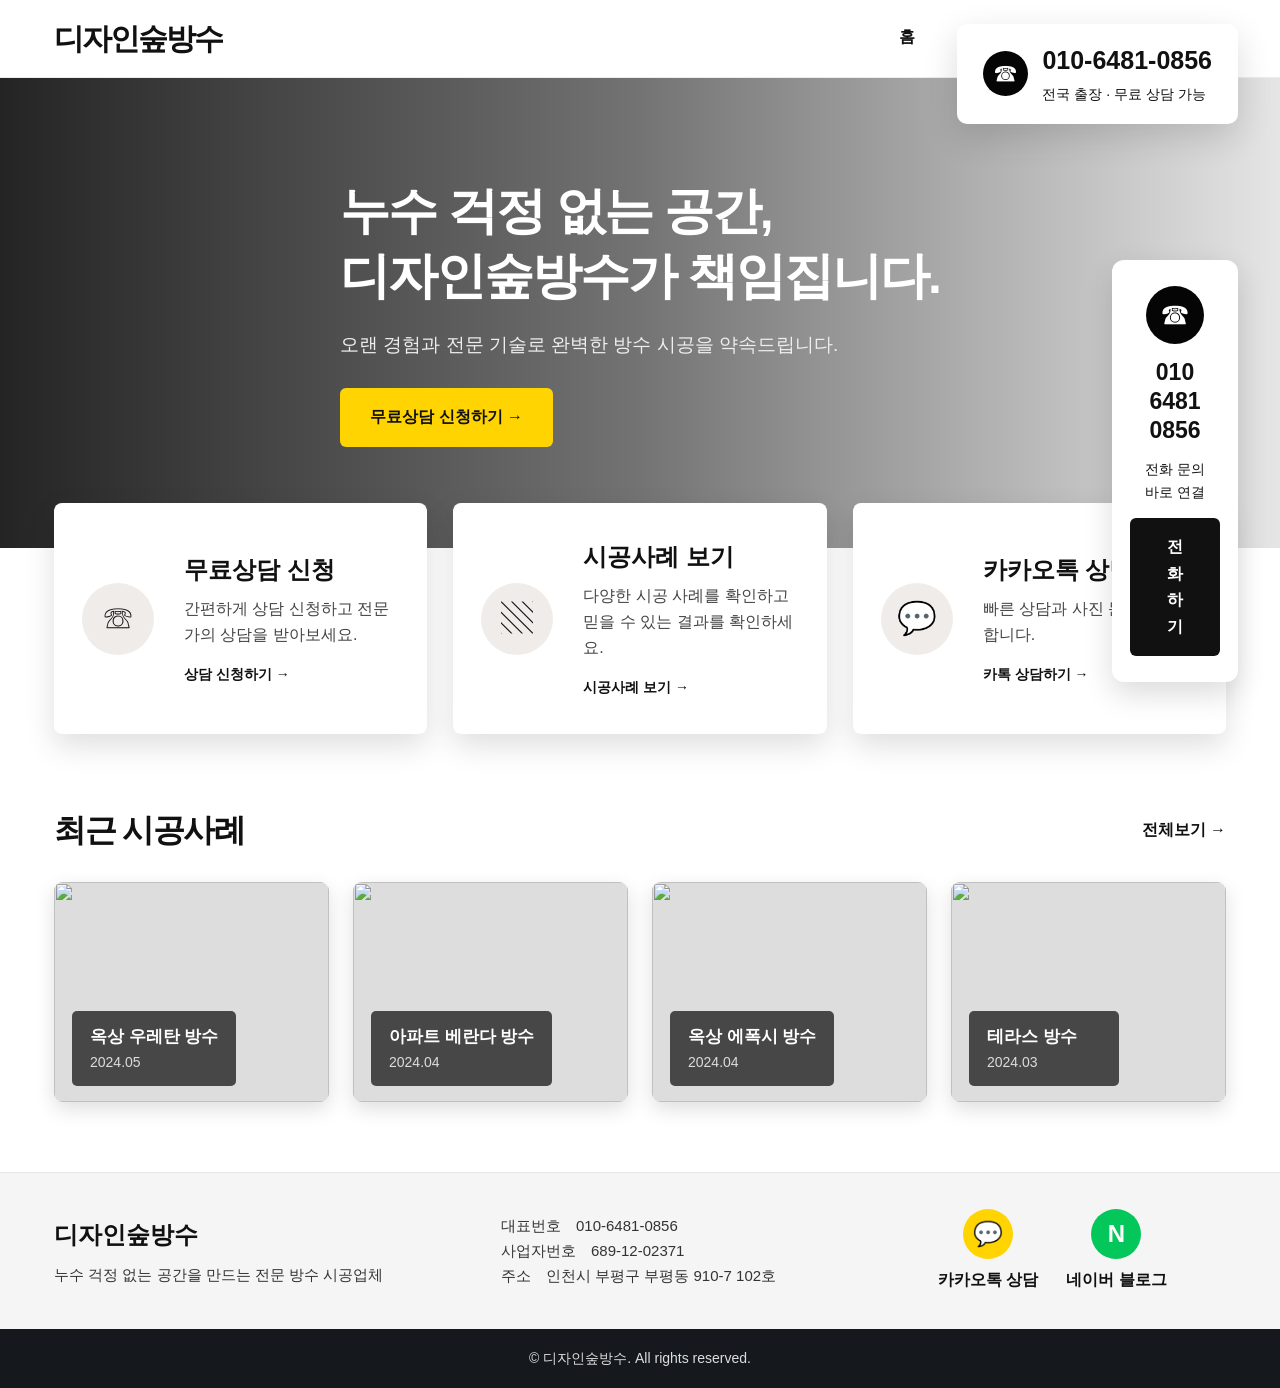
==== index.html @ 8b5aef2d "Add files via upload" ====
<!DOCTYPE html><html lang="ko"><head><meta charset="UTF-8"><meta name="viewport" content="width=device-width, initial-scale=1.0"><title>디자인숲방수 | 전국 출장 방수 전문</title><meta name="description" content="디자인숲방수, 전국 출장 가능. 옥상방수, 외벽방수, 누수진단 전문."><link rel="stylesheet" href="style.css"></head><body>
<div class="header"><div class="container">
<a class="logo" href="index.html">디자인숲방수</a>
<nav class="nav"><a href="index.html">홈</a><a href="consult.html">무료상담</a><a href="cases.html">시공사례</a><a href="admin.html">관리자</a></nav>
</div></div>
<div class="top-phone"><div class="icon">☎</div><div><strong>010-6481-0856</strong><span>전국 출장 · 무료 상담 가능</span></div></div>
<div class="float-phone"><div class="icon">☎</div><strong>010<br>6481<br>0856</strong><p>전화 문의<br>바로 연결</p><a class="btn dark" href="tel:01064810856">전화하기</a></div>

<section class="hero"><div class="container"><h1>누수 걱정 없는 공간,<br>디자인숲방수가 책임집니다.</h1><p>오랜 경험과 전문 기술로 완벽한 방수 시공을 약속드립니다.</p><a class="btn yellow" href="consult.html">무료상담 신청하기 →</a></div></section>
<section class="quick"><div class="container quick-grid">
<a class="quick-card" href="consult.html"><div class="round-icon">☏</div><div><h3>무료상담 신청</h3><p>간편하게 상담 신청하고 전문가의 상담을 받아보세요.</p><b>상담 신청하기 →</b></div></a>
<a class="quick-card" href="cases.html"><div class="round-icon">▧</div><div><h3>시공사례 보기</h3><p>다양한 시공 사례를 확인하고 믿을 수 있는 결과를 확인하세요.</p><b>시공사례 보기 →</b></div></a>
<a class="quick-card" href="https://open.kakao.com/o/s9nDKwwi" target="_blank"><div class="round-icon">💬</div><div><h3>카카오톡 상담</h3><p>빠른 상담과 사진 문의가 가능합니다.</p><b>카톡 상담하기 →</b></div></a>
</div></section>
<section class="section"><div class="container"><div class="section-head"><h2>최근 시공사례</h2><a href="cases.html"><b>전체보기 →</b></a></div><div id="homeCases" class="case-grid"></div></div></section>
<footer class="footer"><div class="container footer-grid">
<div><h3>디자인숲방수</h3><p>누수 걱정 없는 공간을 만드는 전문 방수 시공업체</p></div>
<div><p>대표번호　010-6481-0856</p><p>사업자번호　689-12-02371</p><p>주소　인천시 부평구 부평동 910-7 102호</p></div>
<div class="sns"><a href="https://open.kakao.com/o/s9nDKwwi" target="_blank"><span class="circle kakao">💬</span>카카오톡 상담</a><a href="https://blog.naver.com/" target="_blank"><span class="circle naver">N</span>네이버 블로그</a></div>
</div></footer><div class="copy">© 디자인숲방수. All rights reserved.</div>
<script src="cases-data.js"></script><script>renderHomeCases();</script></body></html>
---- style.css ----
*{box-sizing:border-box;margin:0;padding:0}
:root{--dark:#15191d;--green:#0b8f62;--yellow:#ffd400;--line:#ececec}
body{font-family:'Pretendard','Noto Sans KR',Arial,sans-serif;color:#111;background:#fff;line-height:1.65}
a{text-decoration:none;color:inherit}
.container{max-width:1220px;margin:0 auto;padding:0 24px}
.header{height:78px;background:#fff;border-bottom:1px solid var(--line);position:sticky;top:0;z-index:50}
.header .container{height:100%;display:flex;align-items:center;justify-content:space-between}
.logo{font-size:30px;font-weight:900;letter-spacing:-2px}
.nav{display:flex;gap:45px;font-weight:800}
.nav a{padding:25px 0;border-bottom:3px solid transparent}
.nav a:hover{border-color:#111}
.hero{height:470px;background:linear-gradient(90deg,rgba(0,0,0,.86),rgba(0,0,0,.55),rgba(0,0,0,.1)),url('https://images.unsplash.com/photo-1503387762-592deb58ef4e?auto=format&fit=crop&w=1800&q=85') center/cover;color:#fff;display:flex;align-items:center}
.hero h1{font-size:50px;line-height:1.3;letter-spacing:-2px;margin-bottom:20px}
.hero p{font-size:19px;margin-bottom:28px;color:#eee}
.btn{display:inline-flex;align-items:center;gap:10px;padding:16px 30px;border-radius:6px;font-weight:900;transition:.25s;border:0;cursor:pointer}
.btn:hover{transform:translateY(-5px);box-shadow:0 12px 25px rgba(0,0,0,.18)}
.btn.dark{background:#111;color:#fff}.btn.yellow{background:var(--yellow);color:#111}.btn.white{background:#fff;color:#111}
.top-phone{position:fixed;right:42px;top:24px;z-index:80;background:#fff;border-radius:10px;padding:16px 26px;display:flex;gap:14px;align-items:center;box-shadow:0 12px 35px rgba(0,0,0,.14)}
.top-phone .icon,.float-phone .icon{background:#050505;color:#fff;display:grid;place-items:center;border-radius:50%}
.top-phone .icon{width:45px;height:45px;font-size:25px}.top-phone strong{font-size:25px;display:block}.top-phone span{font-size:14px}
.float-phone{position:fixed;right:42px;top:260px;z-index:70;background:#fff;border-radius:12px;padding:26px 18px;width:126px;text-align:center;box-shadow:0 12px 30px rgba(0,0,0,.14)}
.float-phone .icon{width:58px;height:58px;font-size:30px;margin:0 auto 14px}.float-phone strong{font-size:23px;line-height:1.25;display:block}.float-phone p{font-size:14px;margin:14px 0}
.quick{margin-top:-45px;position:relative;z-index:5}
.quick-grid{display:grid;grid-template-columns:repeat(3,1fr);gap:26px}
.quick-card{background:#fff;border-radius:8px;padding:34px 28px;box-shadow:0 12px 30px rgba(0,0,0,.13);display:grid;grid-template-columns:82px 1fr;gap:20px;align-items:center;transition:.25s}
.quick-card:hover,.case-card:hover{transform:translateY(-8px);box-shadow:0 20px 42px rgba(0,0,0,.16)}
.round-icon{width:72px;height:72px;border-radius:50%;background:#f0ece9;display:grid;place-items:center;font-size:32px}
.quick-card h3{font-size:24px;margin-bottom:6px}.quick-card p{color:#444;margin-bottom:12px}.quick-card b{font-size:14px}
.section{padding:70px 0}.section-head{display:flex;align-items:center;justify-content:space-between;margin-bottom:25px}.section-head h2{font-size:32px;letter-spacing:-1.5px}
.case-grid{display:grid;grid-template-columns:repeat(4,1fr);gap:24px}
.case-card{height:220px;border-radius:9px;overflow:hidden;position:relative;background:#ddd;box-shadow:0 7px 20px rgba(0,0,0,.13);transition:.25s}
.case-card img{width:100%;height:100%;object-fit:cover}
.case-info{position:absolute;left:18px;bottom:16px;background:rgba(0,0,0,.68);color:#fff;padding:12px 18px;border-radius:5px;min-width:150px}
.case-info h3{font-size:17px}.case-info p{font-size:14px;color:#ddd}
.sub-hero{background:#15191d;color:#fff;padding:80px 0}.sub-hero h1{font-size:42px;letter-spacing:-2px}.sub-hero p{color:#ddd;margin-top:8px}
.form-wrap{max-width:760px;margin:55px auto;background:#fff;border:1px solid #eee;border-radius:12px;padding:34px;box-shadow:0 12px 30px rgba(0,0,0,.08)}
label{display:block;font-weight:900;margin-bottom:16px}input,textarea,select{width:100%;margin-top:7px;padding:14px;border:1px solid #ddd;border-radius:6px;font:inherit}textarea{height:145px;resize:vertical}
.two{display:grid;grid-template-columns:1fr 1fr;gap:14px}.notice{background:#fff9e0;border:1px solid #ead37a;border-radius:8px;padding:14px;margin-bottom:18px;color:#4d3b00}
.admin-panel{max-width:1100px;margin:45px auto;display:none}.admin-grid{display:grid;grid-template-columns:1fr 1fr;gap:28px}.list-item{border:1px solid #eee;border-radius:8px;padding:18px;margin-bottom:12px}.list-item img{max-width:220px;border-radius:6px;margin-top:10px}.delete{background:#eee;border:0;padding:9px 14px;border-radius:6px;margin-top:10px;cursor:pointer}
.footer{background:#f5f5f5;padding:36px 0;border-top:1px solid #e7e7e7}.footer-grid{display:grid;grid-template-columns:1.2fr 1fr 1fr;gap:30px;align-items:center}.footer h3{font-size:24px;margin-bottom:8px}.footer p{color:#333;font-size:15px}
.sns{display:flex;justify-content:center;gap:28px;text-align:center}.sns a{font-weight:800}.circle{width:50px;height:50px;border-radius:50%;display:grid;place-items:center;margin:0 auto 8px;font-weight:900;font-size:24px}.circle.kakao{background:var(--yellow)}.circle.naver{background:#03c75a;color:#fff}
.copy{background:#15191d;color:#ddd;text-align:center;padding:18px;font-size:14px}
@media(max-width:1000px){.top-phone{display:none}.float-phone{right:12px;top:auto;bottom:12px;width:auto;display:flex;align-items:center;gap:10px;padding:12px 15px}.float-phone strong{font-size:17px}.float-phone p{display:none}.nav{gap:16px;font-size:14px}.hero{height:420px}.hero h1{font-size:34px}.quick{margin-top:18px}.quick-grid,.case-grid,.footer-grid,.admin-grid,.two{grid-template-columns:1fr}.quick-card{grid-template-columns:70px 1fr}}
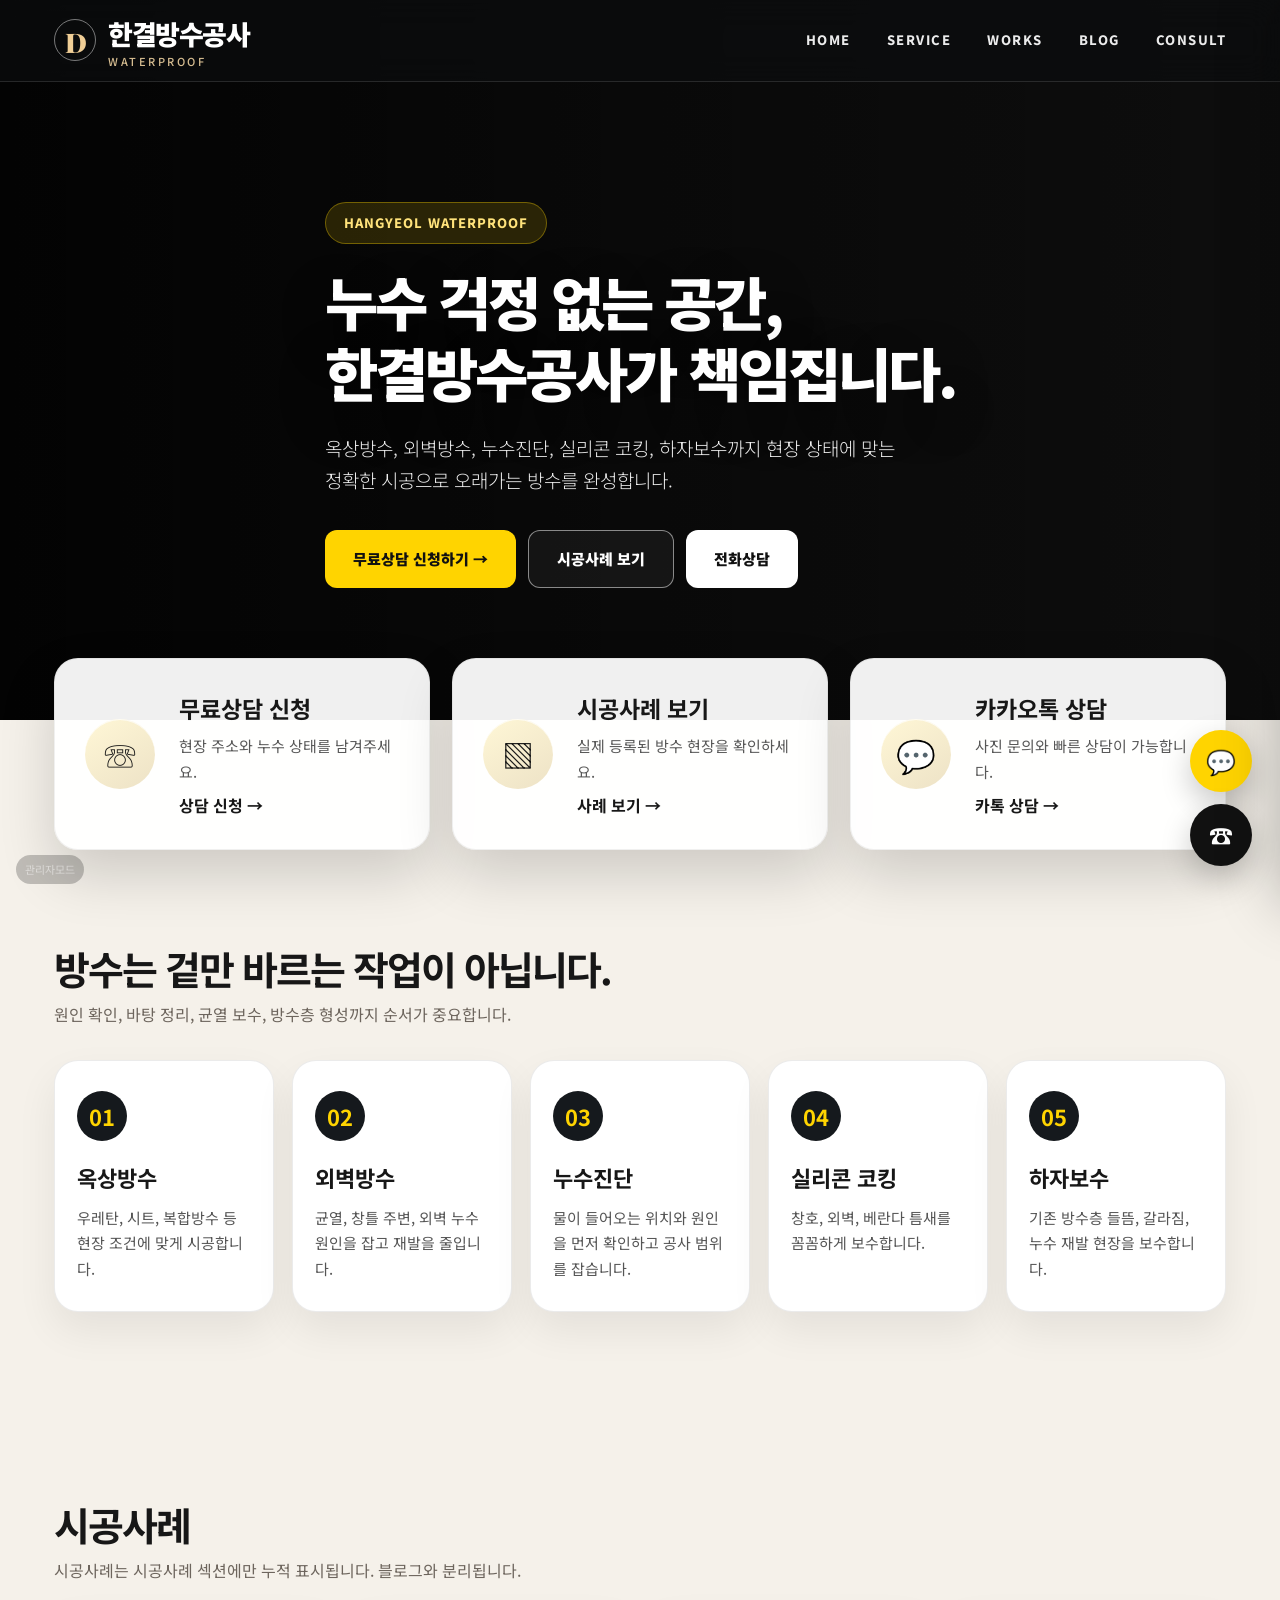
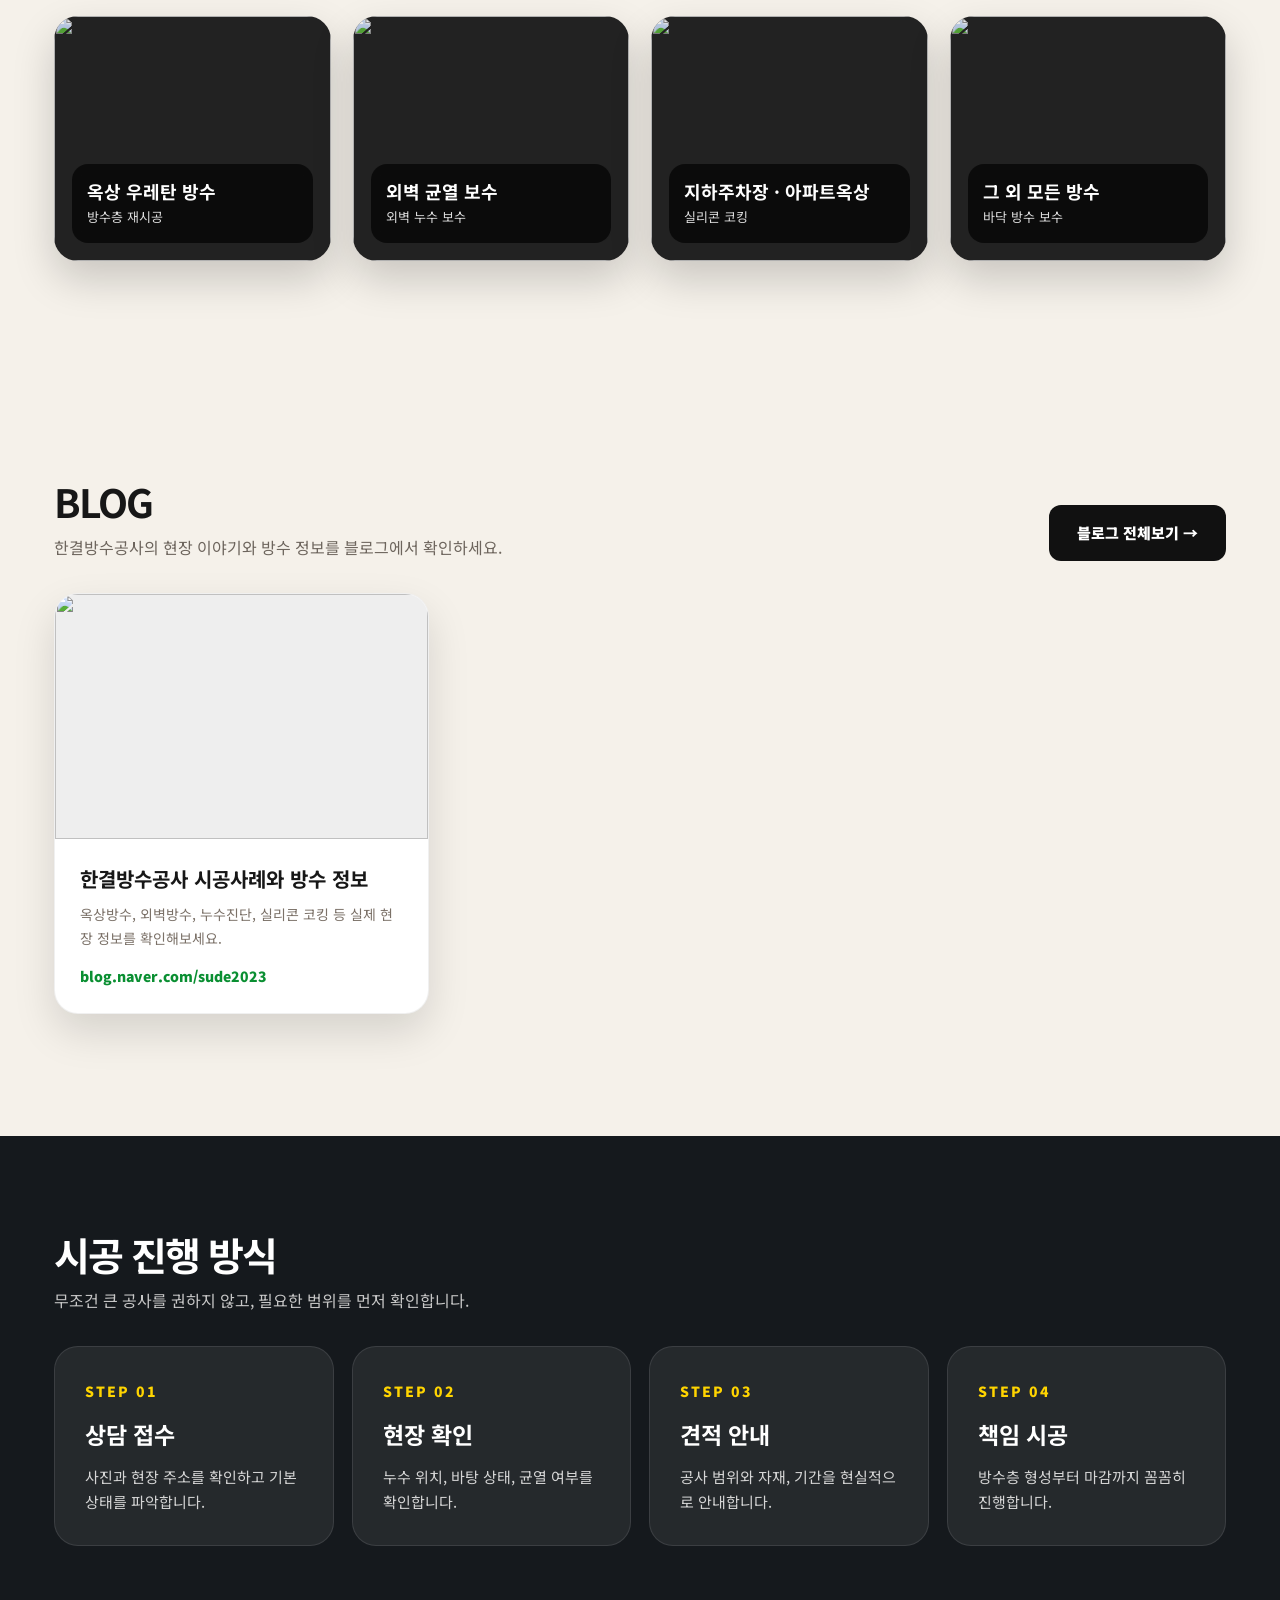
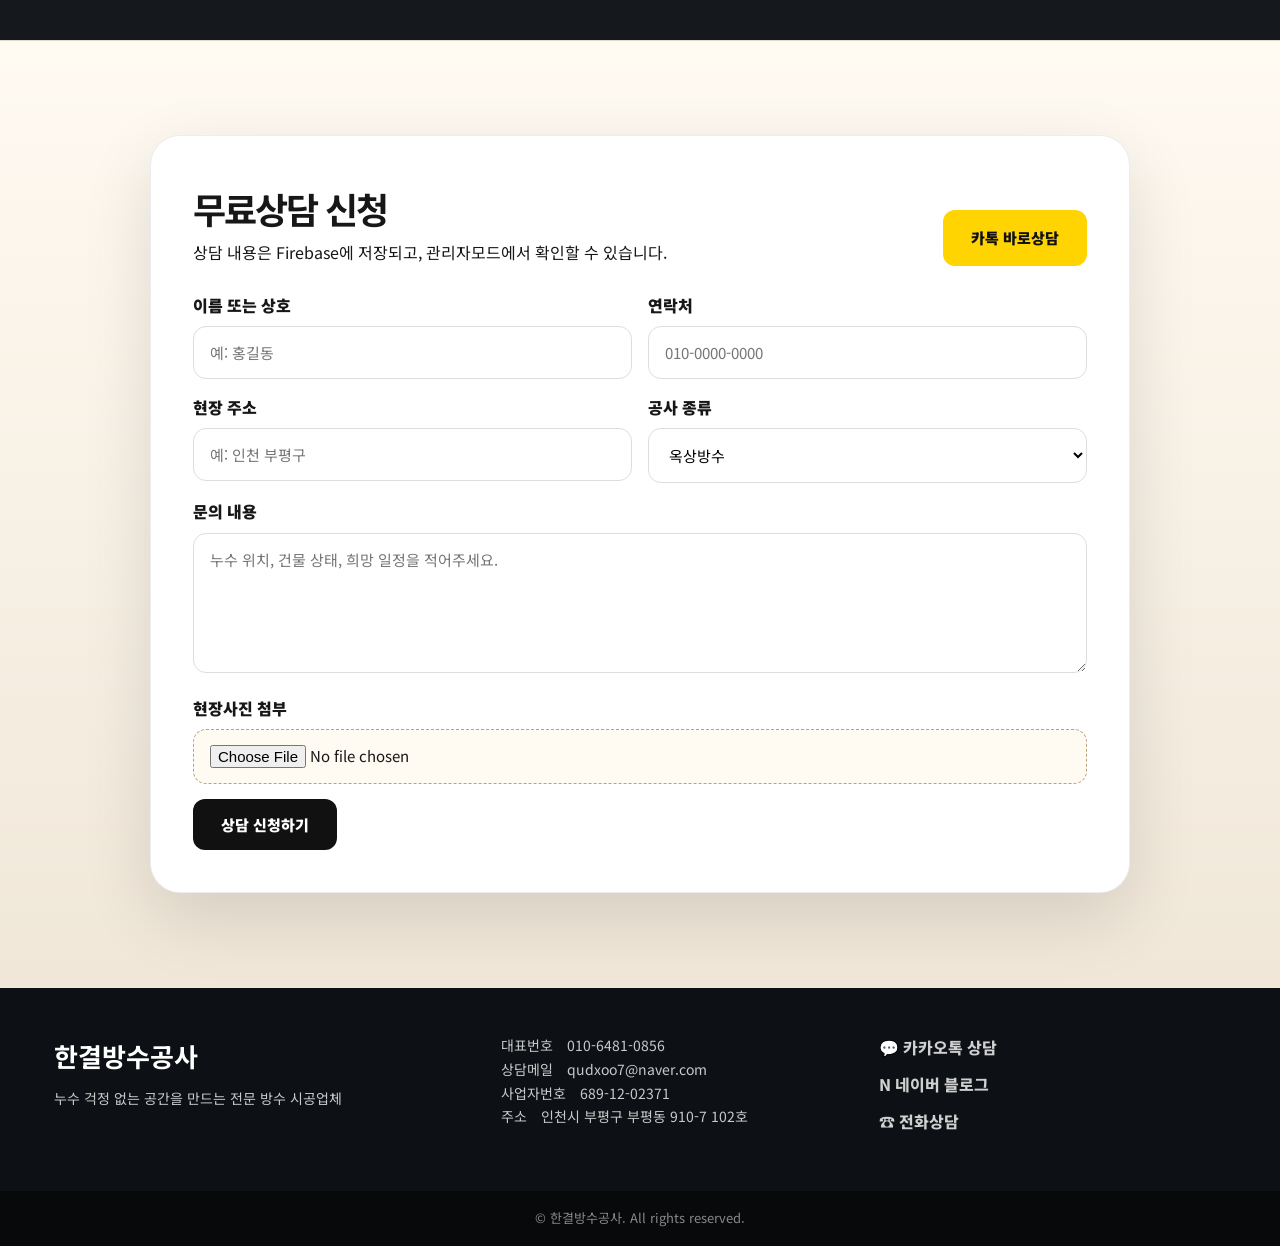
==== commit f1405ade: "Add files via upload" ====
--- a/index.html
+++ b/index.html
@@ -1,21 +1,757 @@
-<!DOCTYPE html><html lang="ko"><head><meta charset="UTF-8"><meta name="viewport" content="width=device-width, initial-scale=1.0"><title>디자인숲방수 | 전국 출장 방수 전문</title><meta name="description" content="디자인숲방수, 전국 출장 가능. 옥상방수, 외벽방수, 누수진단 전문."><link rel="stylesheet" href="style.css"></head><body>
-<div class="header"><div class="container">
-<a class="logo" href="index.html">디자인숲방수</a>
-<nav class="nav"><a href="index.html">홈</a><a href="consult.html">무료상담</a><a href="cases.html">시공사례</a><a href="admin.html">관리자</a></nav>
-</div></div>
-<div class="top-phone"><div class="icon">☎</div><div><strong>010-6481-0856</strong><span>전국 출장 · 무료 상담 가능</span></div></div>
-<div class="float-phone"><div class="icon">☎</div><strong>010<br>6481<br>0856</strong><p>전화 문의<br>바로 연결</p><a class="btn dark" href="tel:01064810856">전화하기</a></div>
-
-<section class="hero"><div class="container"><h1>누수 걱정 없는 공간,<br>디자인숲방수가 책임집니다.</h1><p>오랜 경험과 전문 기술로 완벽한 방수 시공을 약속드립니다.</p><a class="btn yellow" href="consult.html">무료상담 신청하기 →</a></div></section>
-<section class="quick"><div class="container quick-grid">
-<a class="quick-card" href="consult.html"><div class="round-icon">☏</div><div><h3>무료상담 신청</h3><p>간편하게 상담 신청하고 전문가의 상담을 받아보세요.</p><b>상담 신청하기 →</b></div></a>
-<a class="quick-card" href="cases.html"><div class="round-icon">▧</div><div><h3>시공사례 보기</h3><p>다양한 시공 사례를 확인하고 믿을 수 있는 결과를 확인하세요.</p><b>시공사례 보기 →</b></div></a>
-<a class="quick-card" href="https://open.kakao.com/o/s9nDKwwi" target="_blank"><div class="round-icon">💬</div><div><h3>카카오톡 상담</h3><p>빠른 상담과 사진 문의가 가능합니다.</p><b>카톡 상담하기 →</b></div></a>
-</div></section>
-<section class="section"><div class="container"><div class="section-head"><h2>최근 시공사례</h2><a href="cases.html"><b>전체보기 →</b></a></div><div id="homeCases" class="case-grid"></div></div></section>
-<footer class="footer"><div class="container footer-grid">
-<div><h3>디자인숲방수</h3><p>누수 걱정 없는 공간을 만드는 전문 방수 시공업체</p></div>
-<div><p>대표번호　010-6481-0856</p><p>사업자번호　689-12-02371</p><p>주소　인천시 부평구 부평동 910-7 102호</p></div>
-<div class="sns"><a href="https://open.kakao.com/o/s9nDKwwi" target="_blank"><span class="circle kakao">💬</span>카카오톡 상담</a><a href="https://blog.naver.com/" target="_blank"><span class="circle naver">N</span>네이버 블로그</a></div>
-</div></footer><div class="copy">© 디자인숲방수. All rights reserved.</div>
-<script src="cases-data.js"></script><script>renderHomeCases();</script></body></html>+<!DOCTYPE html>
+<html lang="ko">
+<head>
+<meta charset="UTF-8">
+<meta name="viewport" content="width=device-width, initial-scale=1.0">
+<title>한결방수공사 | 누수·옥상·외벽 방수 전문</title>
+<meta name="description" content="한결방수공사, 옥상방수, 외벽방수, 누수진단, 실리콘 코킹, 하자보수 전문. 인천·서울·경기 상담 가능.">
+<style>
+@import url('https://fonts.googleapis.com/css2?family=Noto+Sans+KR:wght@300;400;500;700;800;900&family=Playfair+Display:wght@600;700&display=swap');
+*{box-sizing:border-box;margin:0;padding:0}
+html{scroll-behavior:smooth}
+body{font-family:'Noto Sans KR',Arial,sans-serif;background:#f5f1ea;color:#171717;line-height:1.7;overflow-x:hidden}
+a{text-decoration:none;color:inherit}
+img{width:100%;display:block;object-fit:cover}
+button,input,textarea,select{font-family:inherit}
+:root{
+  --dark:#15191d;
+  --deep:#0d1115;
+  --yellow:#ffd400;
+  --gold:#c7a675;
+  --cream:#f5f1ea;
+  --ivory:#fffaf2;
+  --line:rgba(0,0,0,.09);
+  --green:#0b8f62;
+}
+.container{max-width:1220px;margin:auto;padding:0 24px}
+.header{position:fixed;top:0;left:0;width:100%;height:82px;background:rgba(12,14,16,.68);backdrop-filter:blur(16px);z-index:100;border-bottom:1px solid rgba(255,255,255,.12)}
+.header .container{height:100%;display:flex;align-items:center;justify-content:space-between}
+.logo{display:flex;align-items:center;gap:12px;color:#fff;font-weight:900;font-size:27px;letter-spacing:-1.4px;cursor:pointer}
+.logo-mark{width:42px;height:42px;border-radius:50%;display:grid;place-items:center;border:1px solid rgba(255,255,255,.45);font-family:'Playfair Display';color:#f0ce96}
+.logo small{display:block;font-size:11px;letter-spacing:2.5px;color:#d6bd91;font-weight:500;margin-top:-5px}
+.nav{display:flex;gap:36px;color:#fff;font-size:13px;letter-spacing:1.5px;font-weight:800}
+.nav a{position:relative;padding:29px 0;opacity:.92}
+.nav a:after{content:"";position:absolute;left:0;bottom:20px;width:0;height:2px;background:var(--yellow);transition:.3s}
+.nav a:hover:after{width:100%}
+.hamb{display:none;color:#fff;font-size:30px;cursor:pointer}
+.mobile-menu{position:fixed;right:-330px;top:0;width:310px;height:100vh;background:#101316;color:#fff;z-index:300;padding:90px 34px;transition:.35s;box-shadow:-18px 0 60px rgba(0,0,0,.32)}
+.mobile-menu.active{right:0}
+.mobile-menu a{display:block;padding:18px 0;border-bottom:1px solid rgba(255,255,255,.12);font-size:19px}
+.close-menu{position:absolute;right:24px;top:22px;font-size:36px;cursor:pointer}
+.hero{height:720px;position:relative;color:#fff;display:flex;align-items:center;overflow:hidden;background:#111}
+.hero-bg{position:absolute;inset:0;background:linear-gradient(90deg,rgba(0,0,0,.86),rgba(0,0,0,.48),rgba(0,0,0,.2)),url('https://images.unsplash.com/photo-1503387762-592deb58ef4e?auto=format&fit=crop&w=1900&q=85') center/cover;animation:slowPan 22s ease-in-out infinite alternate;transform:scale(1.08)}
+@keyframes slowPan{0%{transform:scale(1.08) translateX(-22px)}100%{transform:scale(1.08) translateX(28px)}}
+.hero .container{position:relative;z-index:2;padding-top:70px}
+.hero-label{display:inline-flex;align-items:center;gap:10px;padding:9px 18px;background:rgba(255,212,0,.14);border:1px solid rgba(255,212,0,.35);border-radius:999px;color:#ffe37b;font-weight:800;font-size:13px;letter-spacing:1px;margin-bottom:22px}
+.hero h1{font-size:58px;line-height:1.22;letter-spacing:-3px;margin-bottom:24px;font-weight:900;text-shadow:0 18px 50px rgba(0,0,0,.45)}
+.hero p{font-size:19px;color:#eee;max-width:590px;margin-bottom:34px;font-weight:300}
+.btns{display:flex;flex-wrap:wrap;gap:12px}
+.btn{display:inline-flex;align-items:center;justify-content:center;gap:10px;border:0;border-radius:12px;padding:15px 28px;font-weight:900;cursor:pointer;transition:.25s;font-size:15px}
+.btn:hover{transform:translateY(-4px);box-shadow:0 14px 30px rgba(0,0,0,.2)}
+.btn.yellow{background:var(--yellow);color:#111}
+.btn.dark{background:#111;color:#fff}
+.btn.white{background:#fff;color:#111}
+.btn.line{border:1px solid rgba(255,255,255,.5);color:#fff;background:rgba(255,255,255,.05)}
+.quick{position:relative;margin-top:-62px;z-index:5}
+.quick-grid{display:grid;grid-template-columns:repeat(3,1fr);gap:22px}
+.quick-card{background:rgba(255,255,255,.94);border-radius:24px;padding:30px;box-shadow:0 25px 55px rgba(0,0,0,.16);display:grid;grid-template-columns:74px 1fr;gap:20px;align-items:center;transition:.3s;border:1px solid rgba(0,0,0,.06)}
+.quick-card:hover{transform:translateY(-10px)}
+.round-icon{width:70px;height:70px;border-radius:50%;background:linear-gradient(145deg,#fff7d6,#ede2c6);display:grid;place-items:center;font-size:32px;box-shadow:inset 0 1px 0 rgba(255,255,255,.75)}
+.quick-card h3{font-size:23px;margin-bottom:5px}
+.quick-card p{color:#585858;font-size:15px;margin-bottom:8px}
+.section{padding:94px 0}
+.section.dark{background:#15191d;color:#fff}
+.section-head{display:flex;align-items:end;justify-content:space-between;margin-bottom:32px;gap:18px}
+.section-head h2{font-size:39px;letter-spacing:-2px;line-height:1.25}
+.section-head p{color:#6d655d;margin-top:8px}
+.dark .section-head p{color:#c7c7c7}
+.services{display:grid;grid-template-columns:repeat(5,1fr);gap:18px}
+.service{background:#fff;border:1px solid rgba(0,0,0,.08);border-radius:24px;padding:30px 22px;min-height:210px;box-shadow:0 18px 40px rgba(0,0,0,.07);transition:.3s}
+.service:hover{transform:translateY(-9px);box-shadow:0 25px 60px rgba(0,0,0,.13)}
+.service b{display:inline-grid;place-items:center;width:50px;height:50px;border-radius:50%;background:#15191d;color:#ffd400;margin-bottom:18px;font-size:22px}
+.service h3{font-size:22px;margin-bottom:8px}
+.service p{color:#555;font-size:15px}
+.case-grid{display:grid;grid-template-columns:repeat(4,1fr);gap:22px}
+.case-card{background:#222;border-radius:24px;overflow:hidden;box-shadow:0 18px 42px rgba(0,0,0,.18);cursor:pointer;transition:.3s;position:relative}
+.case-card:hover{transform:translateY(-10px)}
+.case-card img{height:245px;transition:.5s;opacity:.9}
+.case-card:hover img{transform:scale(1.05);opacity:1}
+.case-info{position:absolute;left:18px;right:18px;bottom:18px;background:rgba(0,0,0,.66);backdrop-filter:blur(6px);color:#fff;border-radius:16px;padding:15px}
+.case-info h3{font-size:18px;line-height:1.35}
+.case-info p{font-size:13px;color:#ddd;margin-top:3px}
+.empty{grid-column:1/-1;text-align:center;padding:44px;background:rgba(255,255,255,.7);border-radius:20px;color:#555}
+.dark .empty{background:rgba(255,255,255,.06);color:#ddd}
+.process-grid{display:grid;grid-template-columns:repeat(4,1fr);gap:18px}
+.process-card{background:rgba(255,255,255,.07);border:1px solid rgba(255,255,255,.1);border-radius:24px;padding:30px;min-height:190px}
+.process-card span{color:#ffd400;font-weight:900;font-size:14px;letter-spacing:2px}
+.process-card h3{font-size:23px;margin:10px 0}
+.process-card p{color:#d5d5d5;font-size:15px}
+.form-zone{background:linear-gradient(180deg,#fffaf2,#f0e7d8);border-top:1px solid rgba(0,0,0,.06);border-bottom:1px solid rgba(0,0,0,.06)}
+.form-wrap{max-width:980px;margin:auto;background:#fff;border-radius:30px;padding:42px;box-shadow:0 25px 70px rgba(0,0,0,.12);border:1px solid rgba(0,0,0,.07)}
+.form-title{display:flex;align-items:end;justify-content:space-between;gap:18px;margin-bottom:26px}
+.form-title h2{font-size:36px;letter-spacing:-2px}
+.notice{background:#fff8d8;border:1px solid #e3ca65;color:#4d3b00;border-radius:16px;padding:14px 18px;margin-bottom:20px;font-size:14px}
+label{display:block;font-weight:900;margin-bottom:15px}
+input,textarea,select{width:100%;margin-top:7px;padding:15px 16px;border:1px solid #ddd;border-radius:13px;font-size:15px;background:#fff}
+textarea{height:140px;resize:vertical}
+.two{display:grid;grid-template-columns:1fr 1fr;gap:16px}
+.three{display:grid;grid-template-columns:1fr 1fr 1fr;gap:16px}
+input[type=file]{background:#fffaf2;border:1px dashed #baa27b}
+.float-actions{position:fixed;right:28px;bottom:34px;z-index:120;display:flex;flex-direction:column;gap:12px}
+.float-actions a,.float-actions button{width:62px;height:62px;border-radius:50%;display:grid;place-items:center;border:0;box-shadow:0 12px 30px rgba(0,0,0,.22);font-size:24px;cursor:pointer}
+.float-kakao{background:#ffd400}
+.float-phone{background:#111;color:#fff}
+.admin-link{position:fixed;left:16px;bottom:16px;z-index:80;font-size:11px;color:rgba(255,255,255,.45);background:rgba(0,0,0,.22);padding:5px 9px;border-radius:999px;cursor:pointer}
+.footer{background:#0d1115;color:#d0d0d0;padding:46px 0}
+.footer-grid{display:grid;grid-template-columns:1.2fr 1fr 1fr;gap:30px;align-items:start}
+.footer h3{font-size:26px;color:#fff;margin-bottom:9px}
+.footer p{font-size:14px;color:#c9c9c9}
+.sns a{display:block;margin-bottom:10px;font-weight:800}
+.copy{background:#07090b;color:#888;text-align:center;padding:16px;font-size:13px}
+.modal{display:none;position:fixed;inset:0;background:rgba(0,0,0,.76);z-index:500;align-items:center;justify-content:center;padding:22px}
+.modal.active{display:flex}
+.modal-box{width:min(1080px,96%);max-height:90vh;overflow:auto;background:#f1e5d2;border-radius:30px;padding:34px;position:relative;box-shadow:0 30px 90px rgba(0,0,0,.45)}
+.modal-close{position:absolute;right:22px;top:14px;font-size:36px;cursor:pointer}
+.modal h2{font-size:34px;margin-bottom:20px}
+.photo-grid{display:grid;grid-template-columns:repeat(auto-fill,minmax(220px,1fr));gap:16px}
+.photo-grid img{height:210px;border-radius:18px;box-shadow:0 14px 34px rgba(0,0,0,.16);cursor:pointer}
+.lightbox{display:none;position:fixed;inset:0;background:#000;z-index:700;align-items:center;justify-content:center}
+.lightbox.active{display:flex}
+.lightbox img{max-width:92vw;max-height:88vh;object-fit:contain}
+.lightbox .x{position:absolute;right:28px;top:20px;color:#fff;font-size:40px;cursor:pointer}
+.lightbox .lbnav{position:absolute;top:50%;transform:translateY(-50%);color:#fff;font-size:70px;line-height:1;cursor:pointer;padding:24px;user-select:none;opacity:.86}
+.lightbox .lbnav:hover{opacity:1}
+.lightbox .lbleft{left:22px}
+.lightbox .lbright{right:22px}
+
+.admin{display:none;position:fixed;inset:0;background:rgba(0,0,0,.72);z-index:600;align-items:center;justify-content:center;padding:22px}
+.admin.active{display:flex}
+.admin-box{width:min(1180px,96%);max-height:92vh;overflow:auto;background:linear-gradient(180deg,#efe4d2,#dfcfb8);border-radius:32px;padding:38px;position:relative}
+.admin-close{position:absolute;right:24px;top:15px;font-size:36px;cursor:pointer}
+.admin-grid{display:grid;grid-template-columns:1fr 1fr;gap:28px}
+.admin h2{font-size:31px;margin-bottom:18px}
+.admin h3{font-size:22px;margin:24px 0 12px}
+.admin input,.admin textarea,.admin select{border-radius:14px;background:#fffaf4}
+.admin-list-item{display:grid;grid-template-columns:86px 1fr auto;gap:12px;align-items:center;background:rgba(255,255,255,.65);border-radius:16px;padding:12px;margin-bottom:10px}
+.admin-list-item img{height:70px;border-radius:12px}
+.delete{background:#8b2319;color:#fff;border:0;border-radius:10px;padding:9px 13px;cursor:pointer;font-weight:800}
+.consult-item{background:rgba(255,255,255,.65);border-radius:16px;padding:16px;margin-bottom:12px}
+.consult-item img{width:160px;height:120px;border-radius:14px;margin-top:10px}
+.status{font-size:13px;color:#5a4d3d;margin-top:8px}
+
+.blog-grid{display:grid;grid-template-columns:repeat(3,1fr);gap:24px}
+.blog-card{background:#fff;border-radius:24px;overflow:hidden;box-shadow:0 18px 42px rgba(0,0,0,.13);transition:.3s;cursor:pointer;border:1px solid rgba(0,0,0,.06)}
+.blog-card:hover{transform:translateY(-9px);box-shadow:0 25px 60px rgba(0,0,0,.18)}
+.blog-card img{height:245px;width:100%;object-fit:cover;background:#eee}
+.blog-card .txt{padding:25px}
+.blog-card h3{font-size:20px;line-height:1.45;margin-bottom:10px}
+.blog-card p{font-size:14px;color:#7b7168;margin-bottom:14px}
+.blog-card .domain{font-size:14px;color:#0a8f32;font-weight:900}
+
+.pager{display:flex;justify-content:center;gap:8px;margin-top:28px;flex-wrap:wrap}
+.pager button{min-width:38px;height:38px;border:1px solid rgba(0,0,0,.18);background:#fff;border-radius:10px;cursor:pointer;font-weight:900}
+.pager button.active{background:#111;color:#fff;border-color:#111}
+.dark .pager button{background:rgba(255,255,255,.1);color:#fff;border-color:rgba(255,255,255,.18)}
+.dark .pager button.active{background:#ffd400;color:#111}
+
+@media(max-width:1000px){.blog-grid{grid-template-columns:1fr}}
+
+@media(max-width:1000px){
+  .nav{display:none}.hamb{display:block}.header{height:74px}.logo{font-size:23px}.logo-mark{width:38px;height:38px}
+  .hero{height:640px}.hero h1{font-size:38px;letter-spacing:-2px}.hero p{font-size:16px}
+  .quick{margin-top:18px}.quick-grid,.services,.case-grid,.process-grid,.footer-grid,.admin-grid,.two,.three{grid-template-columns:1fr}
+  .quick-card{grid-template-columns:62px 1fr;padding:24px}.round-icon{width:60px;height:60px}
+  .section{padding:68px 0}.section-head{display:block}.section-head h2{font-size:31px}
+  .form-wrap{padding:28px 22px;border-radius:22px}.form-title{display:block}.form-title h2{font-size:30px}
+  .float-actions{right:14px;bottom:20px}.float-actions a,.float-actions button{width:55px;height:55px}
+}
+</style>
+</head>
+<body>
+<header class="header">
+  <div class="container">
+    <div class="logo" onclick="goHome()"><span class="logo-mark">D</span><span>한결방수공사<small>WATERPROOF</small></span></div>
+    <nav class="nav">
+      <a href="#home">HOME</a>
+      <a href="#services">SERVICE</a>
+      <a href="#cases">WORKS</a>
+      <a href="#blog">BLOG</a>
+      <a href="#consult">CONSULT</a>
+      
+    </nav>
+    <div class="hamb" onclick="toggleMenu()">☰</div>
+  </div>
+</header>
+
+<div class="mobile-menu" id="mobileMenu">
+  <div class="close-menu" onclick="toggleMenu()">×</div>
+  <a href="#home" onclick="toggleMenu()">HOME</a>
+  <a href="#services" onclick="toggleMenu()">SERVICE</a>
+  <a href="#cases" onclick="toggleMenu()">WORKS</a>
+  <a href="#blog" onclick="toggleMenu()">BLOG</a>
+  <a href="#consult" onclick="toggleMenu()">CONSULT</a>
+  
+</div>
+
+<section class="hero" id="home">
+  <div class="hero-bg"></div>
+  <div class="container">
+    <div class="hero-label">HANGYEOL WATERPROOF</div>
+    <h1>누수 걱정 없는 공간,<br>한결방수공사가 책임집니다.</h1>
+    <p>옥상방수, 외벽방수, 누수진단, 실리콘 코킹, 하자보수까지 현장 상태에 맞는 정확한 시공으로 오래가는 방수를 완성합니다.</p>
+    <div class="btns">
+      <a class="btn yellow" href="#consult">무료상담 신청하기 →</a>
+      <a class="btn line" href="#cases">시공사례 보기</a>
+      <a class="btn white" href="tel:01064810856">전화상담</a>
+    </div>
+  </div>
+</section>
+
+<section class="quick">
+  <div class="container quick-grid">
+    <a class="quick-card" href="#consult"><div class="round-icon">☏</div><div><h3>무료상담 신청</h3><p>현장 주소와 누수 상태를 남겨주세요.</p><b>상담 신청 →</b></div></a>
+    <a class="quick-card" href="#cases"><div class="round-icon">▧</div><div><h3>시공사례 보기</h3><p>실제 등록된 방수 현장을 확인하세요.</p><b>사례 보기 →</b></div></a>
+    <a class="quick-card" href="https://open.kakao.com/o/s9nDKwwi" target="_blank"><div class="round-icon">💬</div><div><h3>카카오톡 상담</h3><p>사진 문의와 빠른 상담이 가능합니다.</p><b>카톡 상담 →</b></div></a>
+  </div>
+</section>
+
+<section class="section" id="services">
+  <div class="container">
+    <div class="section-head">
+      <div><h2>방수는 겉만 바르는 작업이 아닙니다.</h2><p>원인 확인, 바탕 정리, 균열 보수, 방수층 형성까지 순서가 중요합니다.</p></div>
+    </div>
+    <div class="services">
+      <div class="service"><b>01</b><h3>옥상방수</h3><p>우레탄, 시트, 복합방수 등 현장 조건에 맞게 시공합니다.</p></div>
+      <div class="service"><b>02</b><h3>외벽방수</h3><p>균열, 창틀 주변, 외벽 누수 원인을 잡고 재발을 줄입니다.</p></div>
+      <div class="service"><b>03</b><h3>누수진단</h3><p>물이 들어오는 위치와 원인을 먼저 확인하고 공사 범위를 잡습니다.</p></div>
+      <div class="service"><b>04</b><h3>실리콘 코킹</h3><p>창호, 외벽, 베란다 틈새를 꼼꼼하게 보수합니다.</p></div>
+      <div class="service"><b>05</b><h3>하자보수</h3><p>기존 방수층 들뜸, 갈라짐, 누수 재발 현장을 보수합니다.</p></div>
+    </div>
+  </div>
+</section>
+
+
+
+<section class="section" id="cases">
+  <div class="container">
+    <div class="section-head">
+      <div><h2>시공사례</h2><p>시공사례는 시공사례 섹션에만 누적 표시됩니다. 블로그와 분리됩니다.</p></div>
+    </div>
+    <div id="caseList" class="case-grid"></div><div id="casePager" class="pager"></div>
+  </div>
+</section>
+
+<section class="section" id="blog">
+  <div class="container">
+    <div class="section-head">
+      <div><h2>BLOG</h2><p>한결방수공사의 현장 이야기와 방수 정보를 블로그에서 확인하세요.</p></div>
+      <a class="btn dark" href="https://blog.naver.com/sude2023" target="_blank">블로그 전체보기 →</a>
+    </div>
+    <div id="blogList" class="blog-grid"></div><div id="blogPager" class="pager"></div>
+  </div>
+</section>
+
+<section class="section dark">
+  <div class="container">
+    <div class="section-head">
+      <div><h2>시공 진행 방식</h2><p>무조건 큰 공사를 권하지 않고, 필요한 범위를 먼저 확인합니다.</p></div>
+    </div>
+    <div class="process-grid">
+      <div class="process-card"><span>STEP 01</span><h3>상담 접수</h3><p>사진과 현장 주소를 확인하고 기본 상태를 파악합니다.</p></div>
+      <div class="process-card"><span>STEP 02</span><h3>현장 확인</h3><p>누수 위치, 바탕 상태, 균열 여부를 확인합니다.</p></div>
+      <div class="process-card"><span>STEP 03</span><h3>견적 안내</h3><p>공사 범위와 자재, 기간을 현실적으로 안내합니다.</p></div>
+      <div class="process-card"><span>STEP 04</span><h3>책임 시공</h3><p>방수층 형성부터 마감까지 꼼꼼히 진행합니다.</p></div>
+    </div>
+  </div>
+</section>
+
+<section class="section form-zone" id="consult">
+  <div class="container">
+    <div class="form-wrap">
+      <div class="form-title">
+        <div><h2>무료상담 신청</h2><p>상담 내용은 Firebase에 저장되고, 관리자모드에서 확인할 수 있습니다.</p></div>
+        <a class="btn yellow" href="https://open.kakao.com/o/s9nDKwwi" target="_blank">카톡 바로상담</a>
+      </div>
+      
+      <form id="consultForm">
+        <div class="two">
+          <label>이름 또는 상호<input id="consultName" required placeholder="예: 홍길동"></label>
+          <label>연락처<input id="consultPhone" required placeholder="010-0000-0000"></label>
+        </div>
+        <div class="two">
+          <label>현장 주소<input id="consultArea" placeholder="예: 인천 부평구"></label>
+          <label>공사 종류<select id="consultType"><option>옥상방수</option><option>외벽방수</option><option>누수진단</option><option>실리콘 코킹</option><option>하자보수</option><option>기타</option></select></label>
+        </div>
+        <label>문의 내용<textarea id="consultMessage" required placeholder="누수 위치, 건물 상태, 희망 일정을 적어주세요."></textarea></label>
+        <label>현장사진 첨부<input id="consultImage" type="file" accept="image/*"></label>
+        <button class="btn dark" type="submit">상담 신청하기</button>
+      </form>
+    </div>
+  </div>
+</section>
+
+<footer class="footer">
+  <div class="container footer-grid">
+    <div><h3>한결방수공사</h3><p>누수 걱정 없는 공간을 만드는 전문 방수 시공업체</p></div>
+    <div><p>대표번호　010-6481-0856</p><p>상담메일　qudxoo7@naver.com</p><p>사업자번호　689-12-02371</p><p>주소　인천시 부평구 부평동 910-7 102호</p></div>
+    <div class="sns"><a href="https://open.kakao.com/o/s9nDKwwi" target="_blank">💬 카카오톡 상담</a><a href="https://blog.naver.com/sude2023" target="_blank">N 네이버 블로그</a><a href="tel:01064810856">☎ 전화상담</a></div>
+  </div>
+</footer>
+<div class="copy">© 한결방수공사. All rights reserved.</div>
+
+<div class="float-actions">
+  <a class="float-kakao" href="https://open.kakao.com/o/s9nDKwwi" target="_blank">💬</a>
+  <a class="float-phone" href="tel:01064810856">☎</a>
+</div>
+<div class="admin-link" onclick="openAdmin()">관리자모드</div>
+
+<div class="modal" id="caseModal">
+  <div class="modal-box">
+    <span class="modal-close" onclick="closeCaseModal()">×</span>
+    <h2 id="modalTitle"></h2>
+    <p id="modalDesc" style="margin-bottom:18px;color:#5b5145"></p>
+    <div class="photo-grid" id="modalPhotos"></div>
+  </div>
+</div>
+
+<div class="lightbox" id="lightbox">
+  <span class="x" onclick="closeLightbox()">×</span>
+  <span class="lbnav lbleft" onclick="moveLightbox(-1)">‹</span>
+  <img id="lightboxImg">
+  <span class="lbnav lbright" onclick="moveLightbox(1)">›</span>
+</div>
+
+<div class="admin" id="admin">
+  <div class="admin-box">
+    <span class="admin-close" onclick="closeAdmin()">×</span>
+    <h2>관리자 모드</h2>
+    <div id="loginBox">
+      <label>비밀번호<input id="adminPw" type="password" placeholder="관리자 비밀번호"></label>
+      <button class="btn dark" onclick="adminLogin()">접속</button>
+    </div>
+    <div id="adminPanel" style="display:none">
+      <div class="admin-grid">
+        <section>
+          <h3>상담글 확인</h3>
+          <div id="consultList"></div>
+        </section>
+        <section>
+          <h3>시공사례 등록</h3>
+          <div class="notice">사진은 여러 장 선택 가능합니다. 블로그 주소를 입력하면 시공사례 상세창에서 블로그로 이동됩니다.</div>
+          <form id="caseForm">
+            <label>제목<input id="caseTitle" required placeholder="예: 옥상 우레탄 방수"></label>
+            <label>날짜 또는 설명<input id="caseDate" placeholder="예: 2026.05 / 인천 부평구"></label>
+            <label>블로그 주소<input id="caseUrl" type="url" placeholder="https://blog.naver.com/sude2023/... 입력 시 블로그로 이동됩니다"></label>
+            <label>시공 사진 여러 장<input id="caseImages" type="file" accept="image/*" multiple required></label>
+            <button class="btn dark" id="caseUploadBtn" type="submit">시공사례 등록</button>
+            <div class="status" id="caseStatus"></div>
+          </form>
+
+          <h3>블로그 등록</h3>
+          <div class="notice">블로그는 BLOG 섹션에만 누적 표시됩니다. 시공사례와 분리됩니다.</div>
+          <form id="blogForm">
+            <label>블로그 제목<input id="blogTitle" required placeholder="예: 옥상방수 시공 전 꼭 확인할 점"></label>
+            <label>블로그 설명<textarea id="blogDesc" placeholder="간단한 설명을 입력하세요."></textarea></label>
+            <label>블로그 주소<input id="blogUrl" type="url" required placeholder="https://blog.naver.com/sude2023/..."></label>
+            <label>대표 이미지<input id="blogImage" type="file" accept="image/*"></label>
+            <button class="btn dark" id="blogUploadBtn" type="submit">블로그 등록</button>
+            <div class="status" id="blogStatus"></div>
+          </form>
+
+          <h3>등록된 블로그</h3>
+          <div id="adminBlogList"></div>
+
+          <h3>등록된 시공사례</h3>
+          <div id="adminCaseList"></div>
+        </section>
+      </div>
+    </div>
+  </div>
+</div>
+
+<script src="https://www.gstatic.com/firebasejs/10.12.5/firebase-app-compat.js"></script>
+<script src="https://www.gstatic.com/firebasejs/10.12.5/firebase-firestore-compat.js"></script>
+<script src="https://www.gstatic.com/firebasejs/10.12.5/firebase-storage-compat.js"></script>
+<script>
+const firebaseConfig={
+  apiKey:"AIzaSyA51xW8UXEsaL8GGzHVQSO3EY004oeenAo",
+  authDomain:"designsoop-8ec07.firebaseapp.com",
+  projectId:"designsoop-8ec07",
+  storageBucket:"designsoop-8ec07.firebasestorage.app",
+  messagingSenderId:"476337553006",
+  appId:"1:476337553006:web:bf1a5a0fb23b8eb885b07f"
+};
+let db=null, storage=null;
+try{
+  firebase.initializeApp(firebaseConfig);
+  db=firebase.firestore();
+  storage=firebase.storage();
+}catch(e){console.error('Firebase 연결 실패',e)}
+
+const CASE_COL='waterproof_cases';
+const CONSULT_COL='waterproof_consults';
+const BLOG_COL='waterproof_blogs';
+const ADMIN_PASSWORD='5420';
+const KAKAO_URL='https://open.kakao.com/o/s9nDKwwi';
+let casesCache=[];
+let lightboxPhotos=[];
+let lightboxIndex=0;
+let casePage=1;
+let blogPage=1;
+const PAGE_SIZE=4;
+
+function goHome(){location.hash='home';window.scrollTo({top:0,behavior:'smooth'})}
+function toggleMenu(){document.getElementById('mobileMenu').classList.toggle('active')}
+function openAdmin(){document.getElementById('admin').classList.add('active');renderAdmin()}
+function closeAdmin(){document.getElementById('admin').classList.remove('active')}
+function adminLogin(){
+  if(document.getElementById('adminPw').value!==ADMIN_PASSWORD){alert('비밀번호가 틀렸습니다.');return}
+  document.getElementById('loginBox').style.display='none';
+  document.getElementById('adminPanel').style.display='block';
+  renderAdmin();
+}
+function esc(s){return String(s||'').replace(/[&<>"']/g,m=>({'&':'&amp;','<':'&lt;','>':'&gt;','"':'&quot;',"'":'&#039;'}[m]))}
+function safeFileName(name){
+  const ext=(name||'image.jpg').split('.').pop().toLowerCase().replace(/[^a-z0-9]/g,'') || 'jpg';
+  return Date.now()+'_'+Math.random().toString(36).slice(2,10)+'.'+(ext==='jpeg'?'jpg':ext);
+}
+function resizeImageFile(file,maxSize=1280,quality=0.78){
+  return new Promise((resolve,reject)=>{
+    const reader=new FileReader();
+    reader.onerror=()=>reject(new Error('파일을 읽을 수 없습니다.'));
+    reader.onload=e=>{
+      const img=new Image();
+      img.onload=()=>{
+        try{
+          let w=img.width,h=img.height;
+          if(w>h){if(w>maxSize){h=Math.round(h*(maxSize/w));w=maxSize}}
+          else{if(h>maxSize){w=Math.round(w*(maxSize/h));h=maxSize}}
+          const canvas=document.createElement('canvas');
+          canvas.width=w;canvas.height=h;
+          const ctx=canvas.getContext('2d');
+          ctx.imageSmoothingEnabled=true;ctx.imageSmoothingQuality='high';
+          ctx.drawImage(img,0,0,w,h);
+          resolve(canvas.toDataURL('image/jpeg',quality));
+        }catch(err){reject(err)}
+      };
+      img.onerror=()=>reject(new Error('이미지 처리 실패'));
+      img.src=e.target.result;
+    };
+    reader.readAsDataURL(file);
+  });
+}
+async function uploadDataUrl(dataUrl,path){
+  if(!storage)throw new Error('Firebase Storage 연결 실패');
+  const ref=storage.ref().child(path);
+  await ref.putString(dataUrl,'data_url',{contentType:'image/jpeg'});
+  return await ref.getDownloadURL();
+}
+
+function sampleCases(){
+  return [
+    {id:'sample1',title:'옥상 우레탄 방수',date:'방수층 재시공',url:'#',photos:[{src:'https://images.unsplash.com/photo-1503387762-592deb58ef4e?auto=format&fit=crop&w=900&q=80'}]},
+    {id:'sample2',title:'외벽 균열 보수',date:'외벽 누수 보수',url:'#',photos:[{src:'https://images.unsplash.com/photo-1595428774223-ef52624120d2?auto=format&fit=crop&w=900&q=80'}]},
+    {id:'sample3',title:'지하주차장 · 아파트옥상',date:'실리콘 코킹',url:'#',photos:[{src:'https://images.unsplash.com/photo-1604014237800-1c9102c219da?auto=format&fit=crop&w=900&q=80'}]},
+    {id:'sample4',title:'그 외 모든 방수',date:'바닥 방수 보수',url:'#',photos:[{src:'https://images.unsplash.com/photo-1600566753190-17f0baa2a6c3?auto=format&fit=crop&w=900&q=80'}]}
+  ];
+}
+function cover(caseItem){
+  if(caseItem.photos && caseItem.photos.length)return caseItem.photos[0].src || caseItem.photos[0].url || caseItem.photos[0];
+  return caseItem.image || 'https://images.unsplash.com/photo-1503387762-592deb58ef4e?auto=format&fit=crop&w=900&q=80';
+}
+function makePager(total,page,containerId,handlerName){
+  const pager=document.getElementById(containerId);
+  if(!pager)return;
+  const pages=Math.ceil(total/PAGE_SIZE);
+  if(pages<=1){pager.innerHTML='';return;}
+  let html='';
+  for(let i=1;i<=pages;i++){
+    html+=`<button class="${i===page?'active':''}" onclick="${handlerName}(${i})">${i}</button>`;
+  }
+  pager.innerHTML=html;
+}
+function setCasePage(p){
+  casePage=p;
+  renderCases(casesCache);
+  document.getElementById('cases')?.scrollIntoView({behavior:'smooth'});
+}
+function renderCases(list){
+  casesCache=list && list.length?list:sampleCases();
+  const el=document.getElementById('caseList');
+  if(!el)return;
+  const start=(casePage-1)*PAGE_SIZE;
+  const pageItems=casesCache.slice(start,start+PAGE_SIZE);
+  el.innerHTML=pageItems.map((c,idx)=>{
+    const realIndex=start+idx;
+    return `
+    <article class="case-card" onclick="openCaseModal(${realIndex})">
+      <img src="${esc(cover(c))}" loading="lazy">
+      <div class="case-info"><h3>${esc(c.title)}</h3><p>${esc(c.date||'시공사례')}</p></div>
+    </article>`;
+  }).join('');
+  makePager(casesCache.length,casePage,'casePager','setCasePage');
+}
+function listenCases(){
+  if(!db){renderCases(sampleCases());return}
+  db.collection(CASE_COL).orderBy('createdAt','desc').onSnapshot(snap=>{
+    const list=snap.docs.map(d=>({id:d.id,...d.data()}));
+    if((casePage-1)*PAGE_SIZE>=list.length)casePage=1;
+    renderCases(list);
+    renderAdminCases(list);
+  },err=>{
+    console.error(err);
+    renderCases(sampleCases());
+  });
+}
+function openCaseModal(i){
+  const c=casesCache[i]; if(!c)return;
+  document.getElementById('modalTitle').textContent=c.title||'시공사례';
+  document.getElementById('modalDesc').innerHTML=`${esc(c.date||'')}${c.url&&c.url!=='#'?`<br><a class="btn dark" href="${esc(c.url)}" target="_blank" style="margin-top:12px">블로그로 이동 →</a>`:''}`;
+  const photos=(c.photos&&c.photos.length?c.photos:[{src:cover(c)}]);
+  const photoUrls=photos.map(p=>p.src||p.url||p);
+  document.getElementById('modalPhotos').innerHTML=photoUrls.map((src,idx)=>`<img src="${esc(src)}" onclick="openLightbox(${idx})">`).join('');
+  lightboxPhotos=photoUrls;
+  document.getElementById('caseModal').classList.add('active');
+}
+function closeCaseModal(){document.getElementById('caseModal').classList.remove('active')}
+function openLightbox(idx){
+  lightboxIndex=idx||0;
+  document.getElementById('lightboxImg').src=lightboxPhotos[lightboxIndex]||'';
+  document.getElementById('lightbox').classList.add('active');
+}
+function moveLightbox(n){
+  if(!lightboxPhotos.length)return;
+  lightboxIndex=(lightboxIndex+n+lightboxPhotos.length)%lightboxPhotos.length;
+  document.getElementById('lightboxImg').src=lightboxPhotos[lightboxIndex];
+}
+function closeLightbox(){document.getElementById('lightbox').classList.remove('active')}
+
+document.getElementById('caseForm').addEventListener('submit',async e=>{
+  e.preventDefault();
+  if(!db || !storage){alert('Firebase 연결을 확인해주세요.');return}
+  const files=[...document.getElementById('caseImages').files];
+  if(!files.length){alert('사진을 선택해주세요.');return}
+  const btn=document.getElementById('caseUploadBtn');
+  const status=document.getElementById('caseStatus');
+  btn.disabled=true;btn.textContent='등록 중...';status.textContent='시공사례 문서를 먼저 생성 중...';
+  try{
+    const docRef=await db.collection(CASE_COL).add({
+      title:caseTitle.value.trim(),
+      date:caseDate.value.trim(),
+      url:caseUrl.value.trim(),
+      photos:[],
+      createdAt:firebase.firestore.FieldValue.serverTimestamp()
+    });
+    const photos=[];
+    for(let i=0;i<files.length;i++){
+      status.textContent=(i+1)+' / '+files.length+'장 압축 및 업로드 중...';
+      const dataUrl=await resizeImageFile(files[i],1280,0.78);
+      const path='waterproof/cases/'+docRef.id+'/'+safeFileName(files[i].name);
+      const url=await uploadDataUrl(dataUrl,path);
+      photos.push({src:url,path:path,name:files[i].name,order:i});
+    }
+    await docRef.update({photos:photos,photoCount:photos.length});
+    e.target.reset();
+    status.textContent='등록 완료';
+    alert('시공사례가 등록되었습니다.');
+  }catch(err){
+    console.error(err);
+    status.textContent='등록 실패';
+    alert('등록 실패: Firebase 규칙 또는 네트워크를 확인해주세요.');
+  }
+  btn.disabled=false;btn.textContent='시공사례 등록';
+});
+
+document.getElementById('consultForm').addEventListener('submit',async e=>{
+  e.preventDefault();
+  const file=document.getElementById('consultImage').files[0];
+  let image='', imagePath='';
+  const item={
+    name:consultName.value.trim(),
+    phone:consultPhone.value.trim(),
+    area:consultArea.value.trim(),
+    type:consultType.value,
+    message:consultMessage.value.trim(),
+    date:new Date().toLocaleString('ko-KR'),
+    createdAt:firebase.firestore.FieldValue.serverTimestamp()
+  };
+  try{
+    if(db && storage && file){
+      const dataUrl=await resizeImageFile(file,1100,0.75);
+      imagePath='waterproof/consults/'+safeFileName(file.name);
+      image=await uploadDataUrl(dataUrl,imagePath);
+      item.image=image; item.imagePath=imagePath;
+    }
+    if(db){await db.collection(CONSULT_COL).add(item)}
+    alert('상담 신청이 저장되었습니다. 관리자모드에서 확인할 수 있습니다.');
+    e.target.reset();
+  }catch(err){
+    console.error(err);
+    alert('상담 저장 실패: Firebase 규칙 또는 네트워크를 확인해주세요.');
+  }
+});
+
+async function renderAdmin(){
+  if(!document.getElementById('adminPanel') || document.getElementById('adminPanel').style.display==='none')return;
+  renderConsults();
+  if(casesCache.length)renderAdminCases(casesCache);
+}
+async function renderConsults(){
+  const el=document.getElementById('consultList'); if(!el)return;
+  if(!db){el.innerHTML='<p>Firebase 연결이 필요합니다.</p>';return}
+  try{
+    const snap=await db.collection(CONSULT_COL).orderBy('createdAt','desc').limit(50).get();
+    const list=snap.docs.map(d=>({id:d.id,...d.data()}));
+    el.innerHTML=list.length?list.map(c=>`
+      <div class="consult-item">
+        <h4>${esc(c.type)} · ${esc(c.area)}</h4>
+        <p>${esc(c.date||'')} / ${esc(c.name)} / ${esc(c.phone)}</p>
+        <p>${esc(c.message)}</p>
+        ${c.image?`<img src="${esc(c.image)}">`:''}
+      </div>`).join(''):'<p>상담글이 없습니다.</p>';
+  }catch(e){console.error(e);el.innerHTML='<p>상담글을 불러오지 못했습니다.</p>'}
+}
+function renderAdminCases(list){
+  const el=document.getElementById('adminCaseList'); if(!el)return;
+  const arr=list&&list.length?list:[];
+  el.innerHTML=arr.length?arr.map(c=>`
+    <div class="admin-list-item">
+      <img src="${esc(cover(c))}">
+      <div><b>${esc(c.title)}</b><br><small>${esc(c.date||'')} / 사진 ${(c.photos||[]).length}장</small>${c.url&&c.url!=='#'?`<br><a href="${esc(c.url)}" target="_blank" style="font-weight:900;color:#7a5527">블로그 이동</a>`:''}</div>
+      <button class="delete" onclick="deleteCase('${c.id}')">삭제</button>
+    </div>`).join(''):'<p>등록된 시공사례가 없습니다.</p>';
+}
+async function deleteCase(id){
+  if(!confirm('이 시공사례를 삭제할까요?'))return;
+  if(!db)return;
+  try{
+    const doc=await db.collection(CASE_COL).doc(id).get();
+    const data=doc.data()||{};
+    if(storage && data.photos){
+      for(const p of data.photos){
+        if(p.path){try{await storage.ref().child(p.path).delete()}catch(e){console.warn('파일 삭제 실패',e)}}
+      }
+    }
+    await db.collection(CASE_COL).doc(id).delete();
+    alert('삭제되었습니다.');
+  }catch(e){console.error(e);alert('삭제 실패')}
+}
+
+document.addEventListener('keydown',e=>{
+  if(document.getElementById('lightbox').classList.contains('active')){
+    if(e.key==='ArrowLeft')moveLightbox(-1);
+    if(e.key==='ArrowRight')moveLightbox(1);
+    if(e.key==='Escape')closeLightbox();
+  }
+});
+
+
+function sampleBlogs(){
+  return [
+    {
+      id:'blog-sample',
+      title:'한결방수공사 시공사례와 방수 정보',
+      desc:'옥상방수, 외벽방수, 누수진단, 실리콘 코킹 등 실제 현장 정보를 확인해보세요.',
+      url:'https://blog.naver.com/sude2023',
+      img:'https://images.unsplash.com/photo-1503387762-592deb58ef4e?auto=format&fit=crop&w=900&q=85'
+    }
+  ];
+}
+function setBlogPage(p){
+  blogPage=p;
+  renderBlogs(window.__blogCache||[]);
+  document.getElementById('blog')?.scrollIntoView({behavior:'smooth'});
+}
+function renderBlogs(list){
+  const el=document.getElementById('blogList'); if(!el)return;
+  const arr=list&&list.length?list:sampleBlogs();
+  window.__blogCache=arr;
+  const start=(blogPage-1)*PAGE_SIZE;
+  const pageItems=arr.slice(start,start+PAGE_SIZE);
+  el.innerHTML=pageItems.map(b=>`
+    <article class="blog-card" onclick="window.open('${esc(b.url||'https://blog.naver.com/sude2023')}','_blank')">
+      <img src="${esc(b.img||'https://images.unsplash.com/photo-1503387762-592deb58ef4e?auto=format&fit=crop&w=900&q=85')}" loading="lazy">
+      <div class="txt">
+        <h3>${esc(b.title||'한결방수공사 블로그')}</h3>
+        <p>${esc(b.desc||'블로그 내용을 확인해보세요.')}</p>
+        <div class="domain">blog.naver.com/sude2023</div>
+      </div>
+    </article>
+  `).join('');
+  makePager(arr.length,blogPage,'blogPager','setBlogPage');
+  renderAdminBlogs(arr.filter(x=>!String(x.id||'').startsWith('blog-sample')));
+}
+function listenBlogs(){
+  if(!db){renderBlogs(sampleBlogs());return}
+  db.collection(BLOG_COL).orderBy('createdAt','desc').onSnapshot(snap=>{
+    const list=snap.docs.map(d=>({id:d.id,...d.data()}));
+    if((blogPage-1)*PAGE_SIZE>=list.length)blogPage=1;
+    renderBlogs(list);
+  },err=>{
+    console.error(err);
+    renderBlogs(sampleBlogs());
+  });
+}
+function renderAdminBlogs(list){
+  const el=document.getElementById('adminBlogList'); if(!el)return;
+  const arr=list||[];
+  el.innerHTML=arr.length?arr.map(b=>`
+    <div class="admin-list-item">
+      <img src="${esc(b.img||'https://images.unsplash.com/photo-1503387762-592deb58ef4e?auto=format&fit=crop&w=900&q=85')}">
+      <div><b>${esc(b.title)}</b><br><small>${esc(b.desc||'')}</small><br><a href="${esc(b.url)}" target="_blank" style="font-weight:900;color:#7a5527">블로그 이동</a></div>
+      <button class="delete" onclick="deleteBlog('${b.id}')">삭제</button>
+    </div>
+  `).join(''):'<p>등록된 블로그가 없습니다.</p>';
+}
+async function deleteBlog(id){
+  if(!confirm('이 블로그를 삭제할까요?'))return;
+  if(!db)return;
+  try{
+    const doc=await db.collection(BLOG_COL).doc(id).get();
+    const data=doc.data()||{};
+    if(storage && data.imagePath){
+      try{await storage.ref().child(data.imagePath).delete()}catch(e){console.warn('블로그 이미지 삭제 실패',e)}
+    }
+    await db.collection(BLOG_COL).doc(id).delete();
+    alert('삭제되었습니다.');
+  }catch(e){console.error(e);alert('삭제 실패')}
+}
+document.getElementById('blogForm').addEventListener('submit',async e=>{
+  e.preventDefault();
+  if(!db){alert('Firebase 연결을 확인해주세요.');return}
+  const btn=document.getElementById('blogUploadBtn');
+  const status=document.getElementById('blogStatus');
+  btn.disabled=true;btn.textContent='등록 중...';status.textContent='블로그를 저장하는 중...';
+  try{
+    const file=document.getElementById('blogImage').files[0];
+    let img='https://images.unsplash.com/photo-1503387762-592deb58ef4e?auto=format&fit=crop&w=900&q=85';
+    let imagePath='';
+    if(file && storage){
+      const dataUrl=await resizeImageFile(file,1100,0.76);
+      imagePath='waterproof/blogs/'+safeFileName(file.name);
+      img=await uploadDataUrl(dataUrl,imagePath);
+    }
+    await db.collection(BLOG_COL).add({
+      title:blogTitle.value.trim(),
+      desc:blogDesc.value.trim()||'블로그 내용을 확인해보세요.',
+      url:blogUrl.value.trim(),
+      img:img,
+      imagePath:imagePath,
+      createdAt:firebase.firestore.FieldValue.serverTimestamp()
+    });
+    e.target.reset();
+    status.textContent='등록 완료';
+    alert('블로그가 등록되었습니다.');
+  }catch(err){
+    console.error(err);
+    status.textContent='등록 실패';
+    alert('블로그 등록 실패: Firebase 규칙 또는 네트워크를 확인해주세요.');
+  }
+  btn.disabled=false;btn.textContent='블로그 등록';
+});
+
+listenCases();
+listenBlogs();
+</script>
+</body>
+</html>
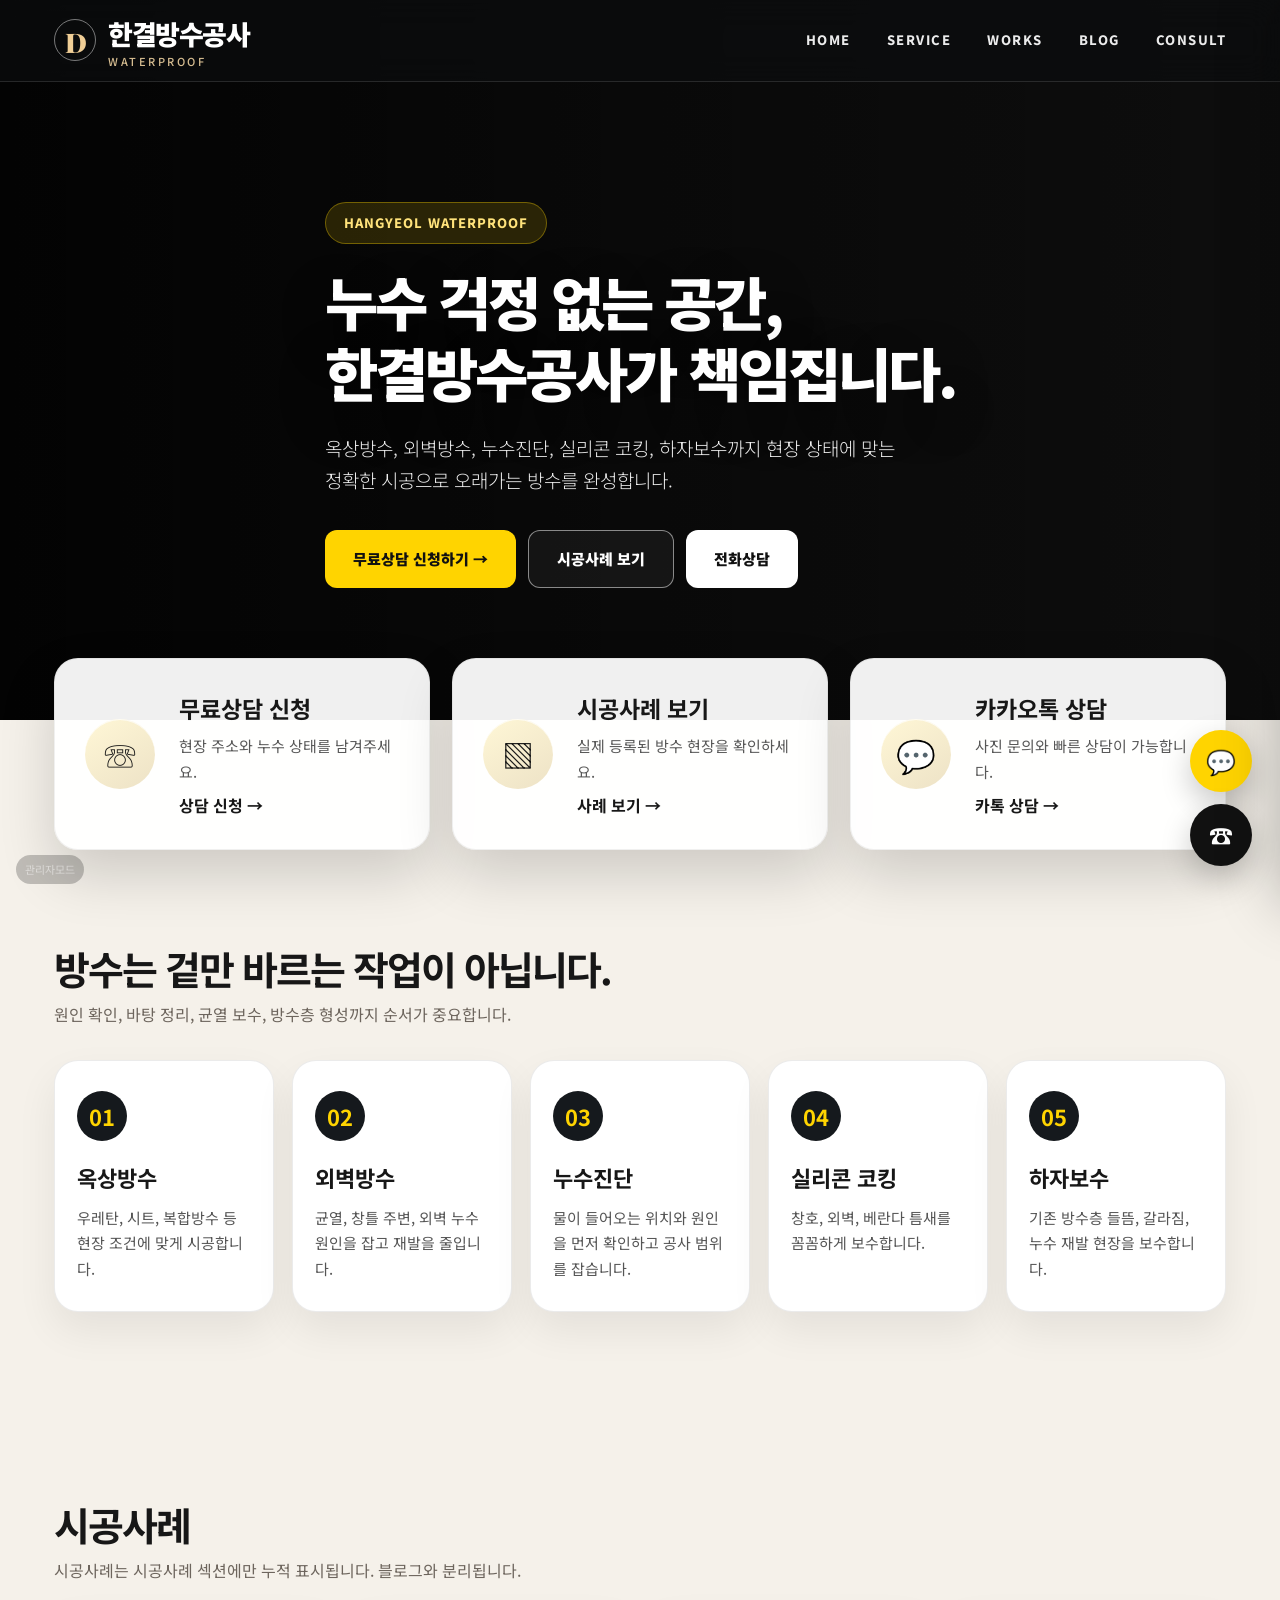
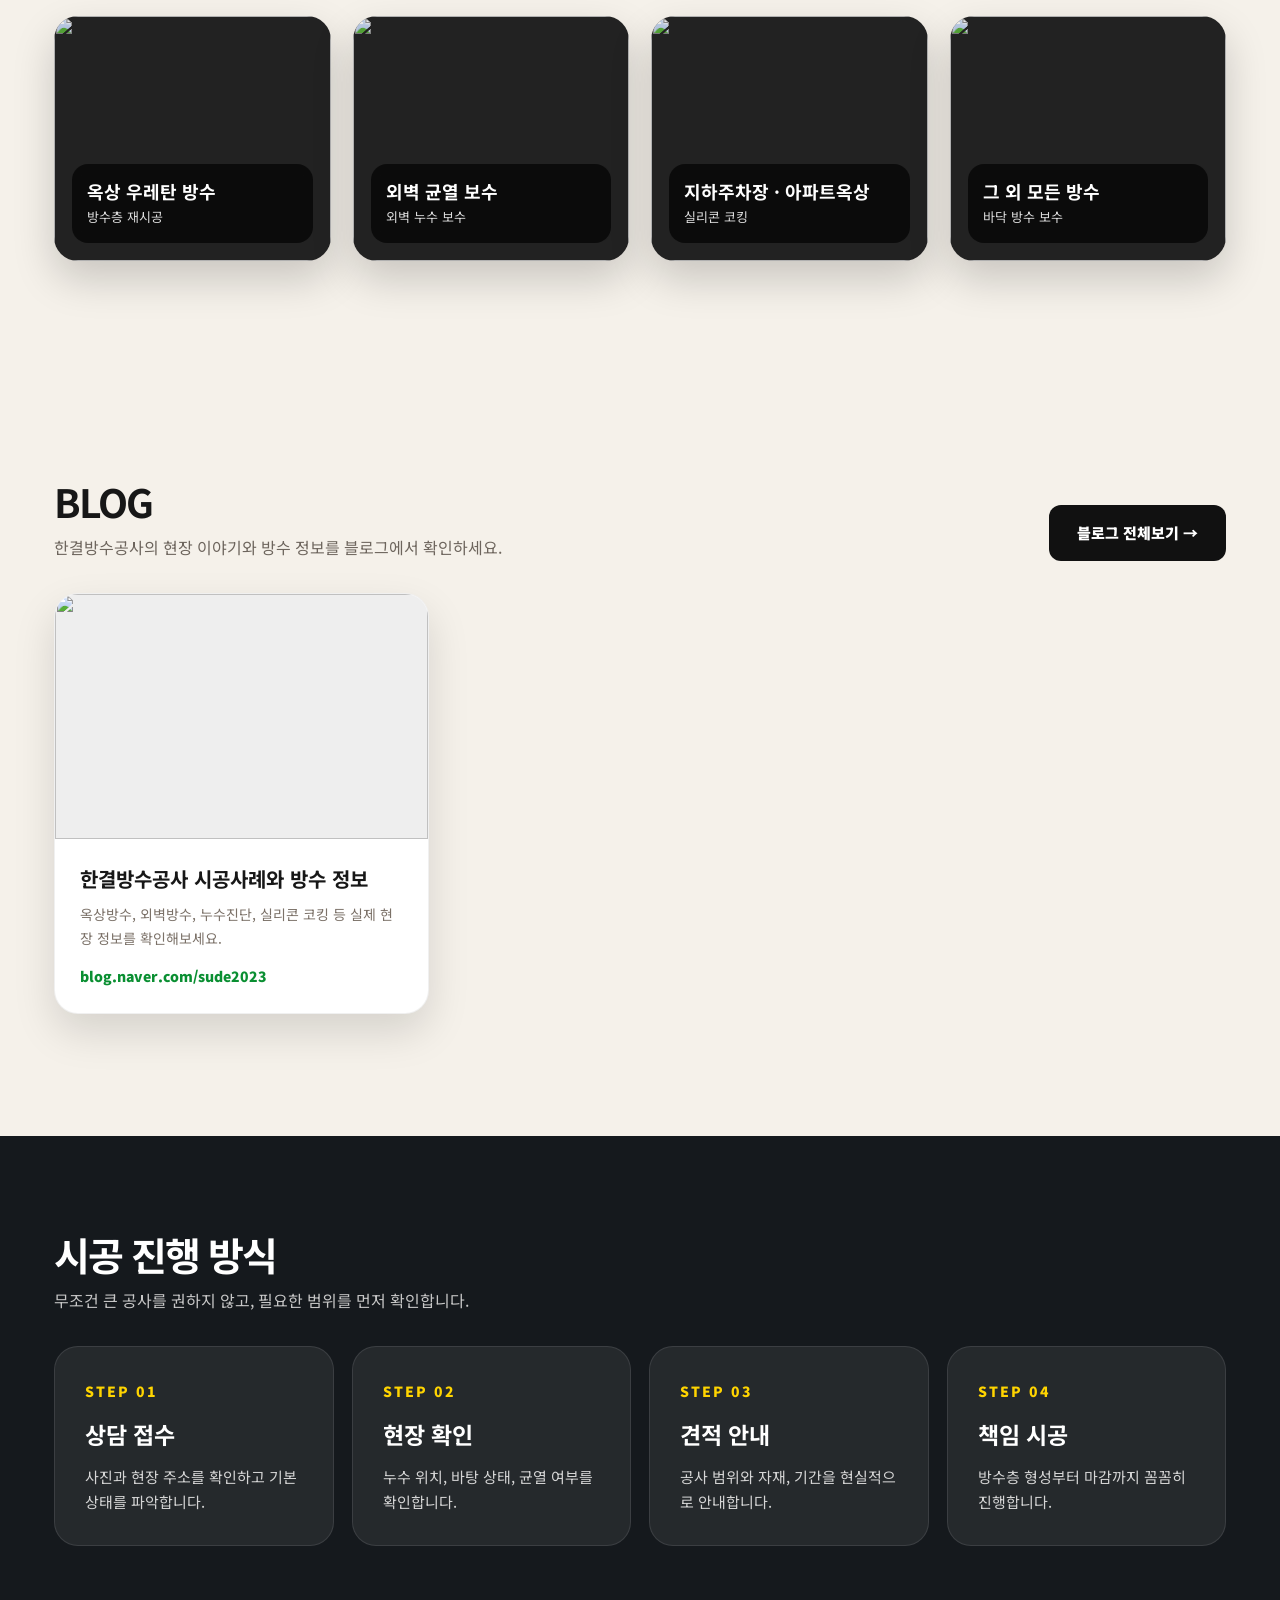
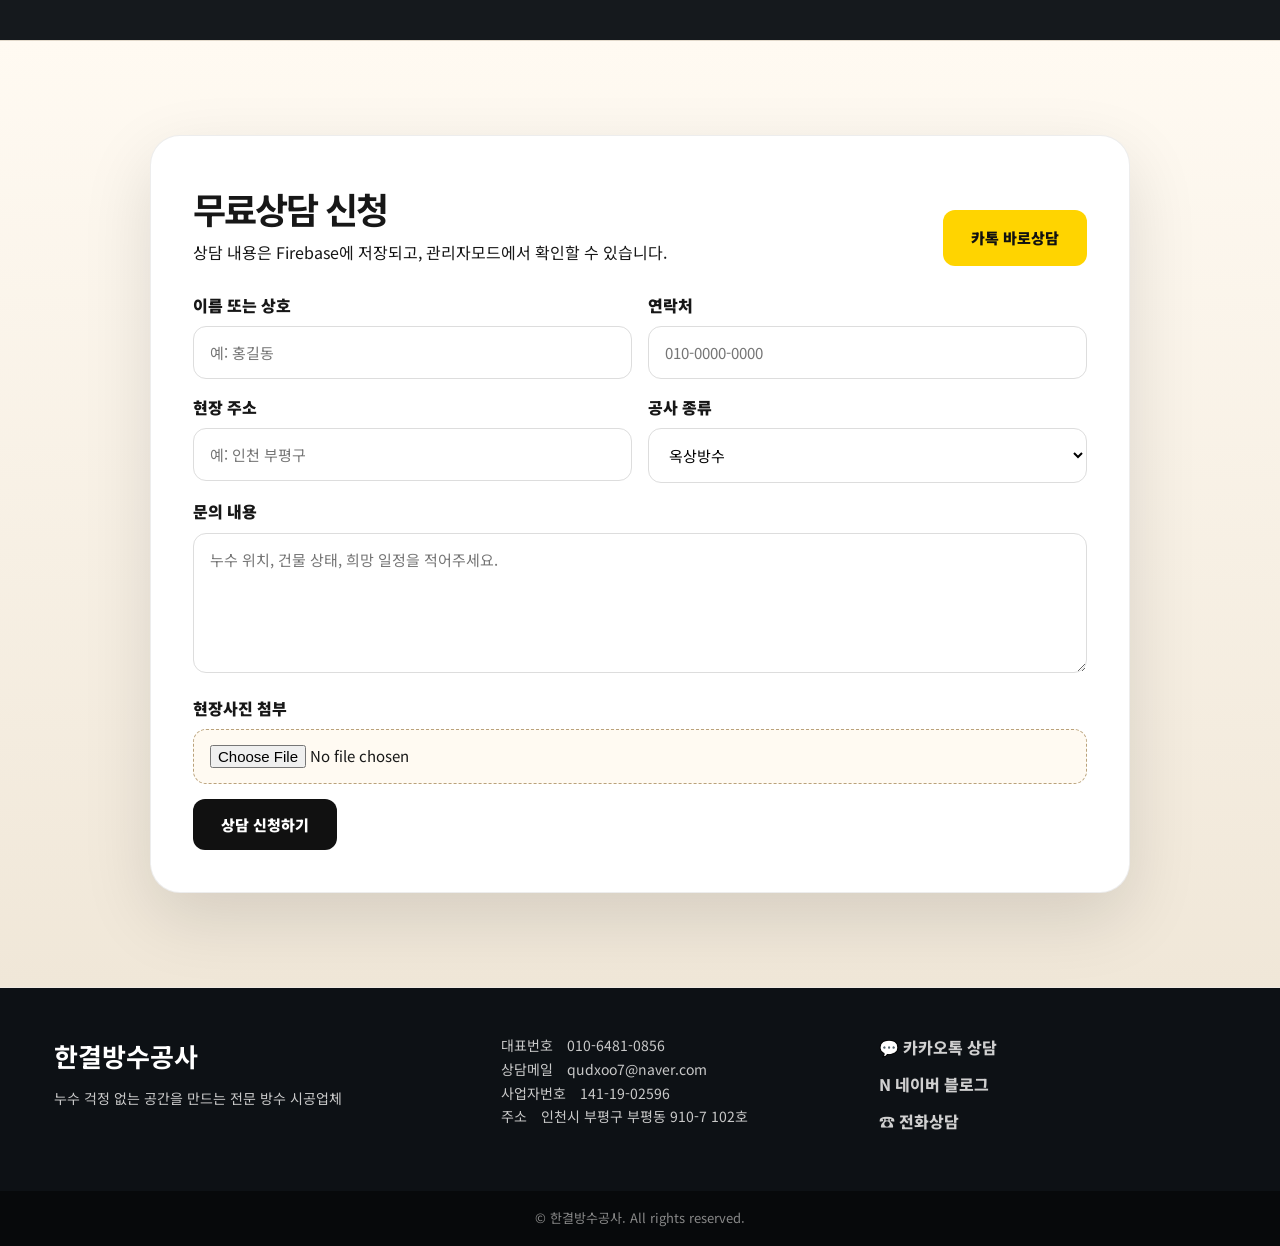
==== commit 2bcd0085: "Change business registration number in footer Updated business registration number in footer." ====
--- a/index.html
+++ b/index.html
@@ -1,6 +1,7 @@
 <!DOCTYPE html>
 <html lang="ko">
 <head>
+<meta name="naver-site-verification" content="d47e25c61bc3c71800700717e9c9a1830a08424d" />
 <meta charset="UTF-8">
 <meta name="viewport" content="width=device-width, initial-scale=1.0">
 <title>한결방수공사 | 누수·옥상·외벽 방수 전문</title>
@@ -293,7 +294,7 @@
 <footer class="footer">
   <div class="container footer-grid">
     <div><h3>한결방수공사</h3><p>누수 걱정 없는 공간을 만드는 전문 방수 시공업체</p></div>
-    <div><p>대표번호　010-6481-0856</p><p>상담메일　qudxoo7@naver.com</p><p>사업자번호　689-12-02371</p><p>주소　인천시 부평구 부평동 910-7 102호</p></div>
+    <div><p>대표번호　010-6481-0856</p><p>상담메일　qudxoo7@naver.com</p><p>사업자번호　141-19-02596</p><p>주소　인천시 부평구 부평동 910-7 102호</p></div>
     <div class="sns"><a href="https://open.kakao.com/o/s9nDKwwi" target="_blank">💬 카카오톡 상담</a><a href="https://blog.naver.com/sude2023" target="_blank">N 네이버 블로그</a><a href="tel:01064810856">☎ 전화상담</a></div>
   </div>
 </footer>
@@ -754,4 +755,4 @@
 listenBlogs();
 </script>
 </body>
-</html>+</html>
